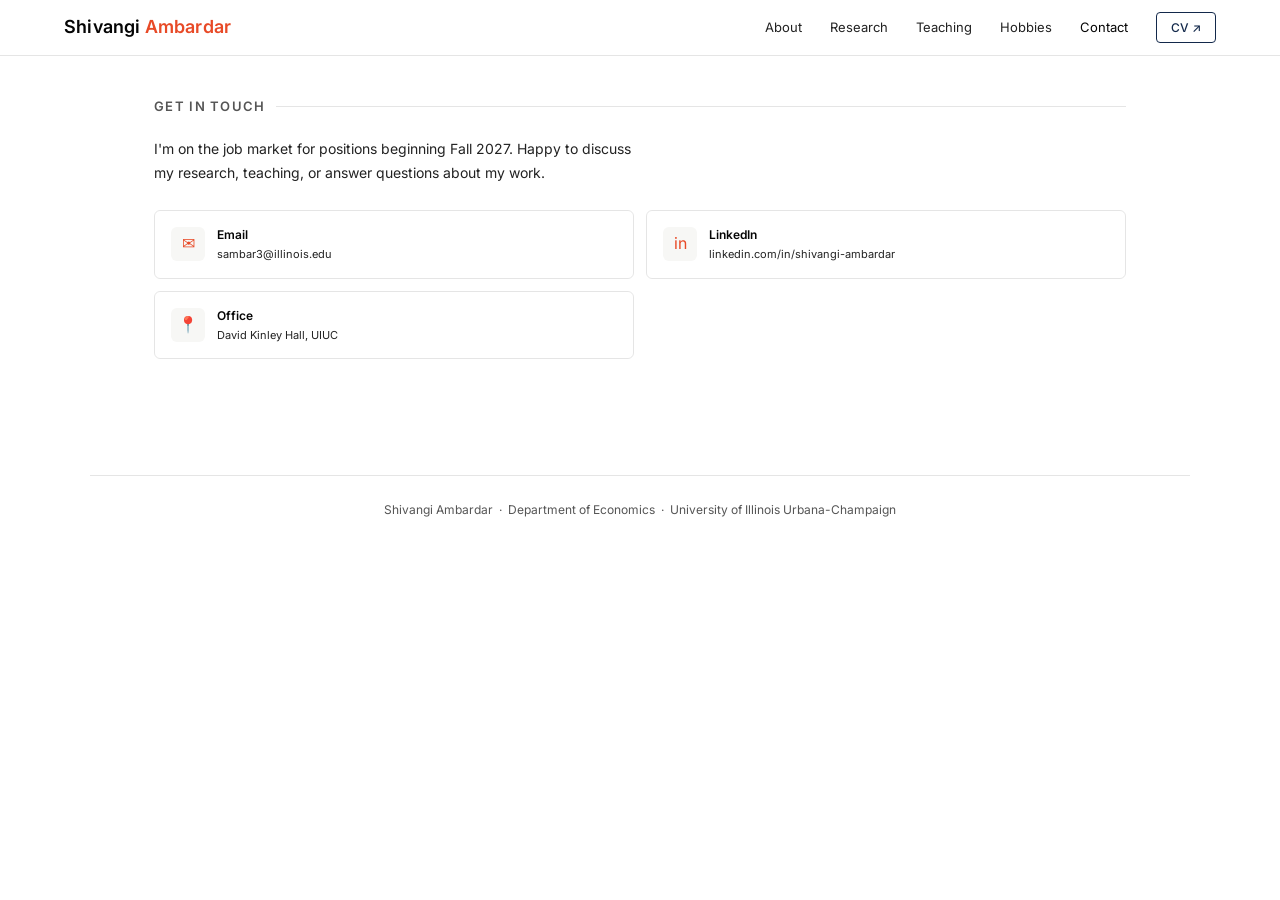
==== contact.html @ 1d136007 "what sudents say" ====
<!DOCTYPE html>
<html lang="en">
<head>
  <meta charset="UTF-8">
  <meta name="viewport" content="width=device-width, initial-scale=1.0">
  <title>Contact — Shivangi Ambardar</title>
  <meta name="description" content="Contact Shivangi Ambardar — PhD candidate in Economics at UIUC.">
  <link rel="preconnect" href="https://fonts.googleapis.com">
  <link rel="preconnect" href="https://fonts.gstatic.com" crossorigin>
  <link href="https://fonts.googleapis.com/css2?family=Inter:wght@400;500;600&display=swap" rel="stylesheet">
  <link rel="stylesheet" href="style.css?v=2">
  <script async src="https://www.googletagmanager.com/gtag/js?id=G-6WD0JVZKW2"></script>
  <script>
    window.dataLayer = window.dataLayer || [];
    function gtag(){dataLayer.push(arguments);}
    gtag('js', new Date());
    gtag('config', 'G-6WD0JVZKW2');
  </script>
</head>
<body>

  <nav class="nav">
    <span class="nav-name">Shivangi <span>Ambardar</span></span>
    <div class="nav-links">
      <a href="index.html">About</a>
      <a href="research.html">Research</a>
      <a href="teaching.html">Teaching</a>
      <a href="hobbies.html">Hobbies</a>
      <a href="contact.html" class="active">Contact</a>
      <a href="Ambardar_CV.pdf" target="_blank" class="nav-cv">CV ↗</a>
    </div>
  </nav>

  <main class="page">

    <div class="section" style="padding-top:40px;">
      <div class="section-label">Get in touch</div>
      <p style="font-size:14px; color:var(--text-secondary); line-height:1.75; margin-bottom:24px; max-width:480px;">
        I'm on the job market for positions beginning Fall 2027. Happy to discuss my research, teaching, or answer questions about my work.
      </p>

      <div class="contact-grid">

        <a href="mailto:sambar3@illinois.edu" class="contact-card">
          <div class="contact-icon">✉</div>
          <div>
            <h3>Email</h3>
            <p>sambar3@illinois.edu</p>
          </div>
        </a>

        <a href="https://www.linkedin.com/in/shivangi-ambardar" target="_blank" class="contact-card">
          <div class="contact-icon">in</div>
          <div>
            <h3>LinkedIn</h3>
            <p>linkedin.com/in/shivangi-ambardar</p>
          </div>
        </a>

        <div class="contact-card">
          <div class="contact-icon">📍</div>
          <div>
            <h3>Office</h3>
            <p>David Kinley Hall, UIUC</p>
          </div>
        </div>

      </div>
    </div>

  </main>

  <footer class="footer">
    <p>Shivangi Ambardar &nbsp;·&nbsp; Department of Economics &nbsp;·&nbsp; University of Illinois Urbana-Champaign</p>
  </footer>

</body>
</html>
---- style.css ----
/* ============================================
   shivangiambardar.com — main stylesheet
   ============================================ */

*, *::before, *::after {
  box-sizing: border-box;
  margin: 0;
  padding: 0;
}

:root {
  --navy: #13294B;
  --navy-dark: #0C447C;
  --orange: #E84A27;
  --orange-light: #FAEEDA;
  --orange-text: #633806;
  --navy-light: #E6F1FB;
  --navy-text: #0C447C;
  --text: #050505;
  --text-secondary: #222;
  --text-muted: #555;
  --border: rgba(0,0,0,0.1);
  --bg: #fff;
  --bg-secondary: #f7f7f5;
}

html {
  font-size: 17px;
  scroll-behavior: smooth;
}

body {
  font-family: 'Inter', -apple-system, BlinkMacSystemFont, 'Segoe UI', sans-serif;
  color: var(--text);
  background: var(--bg);
  line-height: 1.6;
  min-height: 100vh;
}

a {
  color: inherit;
  text-decoration: none;
}

img {
  max-width: 100%;
  display: block;
}

/* ---- NAV ---- */
.nav {
  background: var(--bg);
  border-bottom: 0.5px solid var(--border);
  padding: 0 64px;
  display: flex;
  align-items: center;
  justify-content: space-between;
  height: 56px;
  position: sticky;
  top: 0;
  z-index: 100;
}

.nav-name {
  font-size: 18px;
  font-weight: 600;
  letter-spacing: 0.01em;
  color: var(--text);
}

.nav-name span {
  color: var(--orange);
}

.nav-links {
  display: flex;
  gap: 28px;
  align-items: center;
}

.nav-links a {
  font-size: 13px;
  color: var(--text-secondary);
  transition: color 0.15s;
}

.nav-links a:hover,
.nav-links a.active {
  color: var(--text);
}

.nav-links .nav-cv {
  font-size: 12px;
  padding: 5px 14px;
  border: 0.5px solid var(--navy);
  border-radius: 4px;
  color: var(--navy);
  font-weight: 500;
  transition: background 0.15s, color 0.15s;
}

.nav-links .nav-cv:hover {
  background: var(--navy);
  color: #fff;
}

/* ---- PAGE WRAPPER ---- */
.page {
  max-width: 1100px;
  margin: 0 auto;
  padding: 0 64px 80px;
}

/* ---- SECTION ---- */
.section {
  padding: 36px 0;
  border-bottom: 0.5px solid var(--border);
}

.section:last-child {
  border-bottom: none;
}

.section-label {
  font-size: 13px;
  font-weight: 600;
  letter-spacing: 0.1em;
  text-transform: uppercase;
  color: var(--text-muted);
  margin-bottom: 20px;
  display: flex;
  align-items: center;
  gap: 10px;
}

.section-label::after {
  content: '';
  flex: 1;
  height: 0.5px;
  background: var(--border);
  display: block;
}

/* ---- HERO ---- */
.hero {
  display: flex;
  gap: 36px;
  align-items: stretch;
  padding: 40px 0 36px;
  border-bottom: 0.5px solid var(--border);
}

.hero-photo {
  width: 260px;
  height: 100%;
  min-height: 320px;
  border-radius: 8px;
  object-fit: cover;
  object-position: center 10%;
  flex-shrink: 0;
  border: 0.5px solid var(--border);
  align-self: stretch;
  display: block;
}

.hero-photo-placeholder {
  width: 260px;
  border-radius: 8px;
  background: var(--navy);
  flex-shrink: 0;
  display: flex;
  align-items: center;
  justify-content: center;
  color: #fff;
  font-size: 24px;
  font-weight: 600;
  letter-spacing: 0.02em;
  align-self: stretch;
}

.hero-text h1 {
  font-size: 28px;
  font-weight: 600;
  color: var(--text);
  line-height: 1.15;
  margin-bottom: 5px;
}

.hero-text h1 em {
  font-style: normal;
  color: var(--orange);
}

.hero-role {
  font-size: 12px;
  color: var(--text-muted);
  letter-spacing: 0.03em;
  margin-bottom: 14px;
}

.hero-bio {
  font-size: 14px;
  color: var(--text-secondary);
  line-height: 1.75;
  margin-bottom: 20px;
}

.hero-links {
  display: flex;
  gap: 8px;
  flex-wrap: wrap;
}

.btn {
  display: inline-flex;
  align-items: center;
  gap: 6px;
  font-size: 12px;
  padding: 7px 14px;
  border-radius: 4px;
  border: 0.5px solid var(--border);
  color: var(--text);
  transition: background 0.15s, border-color 0.15s;
  font-weight: 500;
}

.btn:hover {
  background: var(--bg-secondary);
}

.btn-primary {
  background: var(--navy);
  color: #fff;
  border-color: var(--navy);
}

.btn-primary:hover {
  background: var(--navy-dark);
  border-color: var(--navy-dark);
}

.btn svg, .btn img {
  width: 14px;
  height: 14px;
}

/* ---- PAPERS ---- */
.paper {
  padding: 16px 0;
  border-bottom: 0.5px solid var(--border);
}

.paper:first-child {
  padding-top: 0;
}

.paper:last-child {
  border-bottom: none;
  padding-bottom: 0;
}

.paper-tag {
  display: inline-block;
  font-size: 10px;
  padding: 2px 8px;
  border-radius: 3px;
  background: var(--orange-light);
  color: var(--orange-text);
  font-weight: 600;
  letter-spacing: 0.03em;
  margin-bottom: 6px;
}

.paper h3 {
  font-size: 14px;
  font-weight: 600;
  color: var(--text);
  line-height: 1.4;
  margin-bottom: 5px;
}

.paper p {
  font-size: 13px;
  color: var(--text-secondary);
  line-height: 1.6;
  margin-bottom: 8px;
  max-width: 780px;
}

.paper-links {
  display: flex;
  gap: 12px;
}

.paper-link {
  font-size: 12px;
  color: var(--orange);
  font-weight: 500;
  display: flex;
  align-items: center;
  gap: 4px;
  transition: opacity 0.15s;
}

.paper-link:hover {
  opacity: 0.7;
}

/* ---- TEACHING ---- */
.teaching-phi {
  border-left: 3px solid var(--orange);
  padding: 10px 16px;
  background: var(--bg-secondary);
  margin-bottom: 24px;
  font-size: 14px;
  color: var(--text-secondary);
  line-height: 1.7;
  font-style: italic;
}

.course-grid {
  display: grid;
  grid-template-columns: 1fr 1fr;
  gap: 12px;
}

.course-card {
  border: 0.5px solid var(--border);
  border-radius: 6px;
  padding: 16px;
  border-top: 2px solid var(--navy);
}

.course-term {
  font-size: 10px;
  color: var(--orange);
  font-weight: 600;
  letter-spacing: 0.04em;
  margin-bottom: 5px;
  text-transform: uppercase;
}

.course-card h3 {
  font-size: 14px;
  font-weight: 600;
  color: var(--text);
  margin-bottom: 4px;
  line-height: 1.4;
}

.course-card p {
  font-size: 13px;
  color: var(--text-secondary);
  line-height: 1.6;
}

/* ---- STUDENT QUOTES ---- */
.quote-block {
  margin: 8px 0 28px;
}

.quote-heading {
  font-size: 13px;
  font-weight: 600;
  color: var(--text);
  margin-bottom: 12px;
}

.quote-heading span {
  font-weight: 400;
  color: var(--text-muted);
}

.quote-grid {
  display: grid;
  grid-template-columns: 1fr 1fr;
  gap: 12px;
}

.quote-card {
  border: 0.5px solid var(--border);
  border-left: 3px solid var(--orange);
  border-radius: 6px;
  background: var(--bg-secondary);
  padding: 16px;
  display: flex;
  flex-direction: column;
  justify-content: space-between;
  gap: 10px;
}

.quote-card p {
  font-size: 13px;
  font-style: italic;
  color: var(--text-secondary);
  line-height: 1.65;
}

.quote-source {
  font-size: 10px;
  font-weight: 600;
  letter-spacing: 0.04em;
  text-transform: uppercase;
  color: var(--orange);
}

/* ---- AWARD BADGE ---- */
.award-badge {
  display: flex;
  align-items: flex-start;
  gap: 14px;
  padding: 14px 18px;
  background: var(--orange-light);
  border-left: 3px solid var(--orange);
  border-radius: 4px;
  margin-bottom: 20px;
}

.award-icon {
  font-size: 18px;
  color: var(--orange);
  flex-shrink: 0;
  line-height: 1.3;
}

.award-title {
  font-size: 13px;
  font-weight: 600;
  color: var(--orange-text);
  margin-bottom: 3px;
}

.award-meta {
  font-size: 11px;
  color: var(--text-muted);
  line-height: 1.6;
}

/* ---- BELOIT COURSE LIST ---- */
.beloit-intro {
  font-size: 13px;
  color: var(--text-secondary);
  margin-bottom: 14px;
}

.beloit-list {
  display: flex;
  flex-direction: column;
  gap: 8px;
}

.beloit-course {
  display: flex;
  justify-content: space-between;
  align-items: baseline;
  gap: 16px;
  padding: 10px 14px;
  border: 0.5px solid var(--border);
  border-radius: 4px;
}

.beloit-course-name {
  font-size: 13px;
  font-weight: 500;
  color: var(--text);
}

.beloit-course-terms {
  font-size: 12px;
  color: var(--text-secondary);
  text-align: right;
  flex-shrink: 0;
  letter-spacing: 0.01em;
}

/* ---- CONTACT ---- */
.contact-grid {
  display: grid;
  grid-template-columns: 1fr 1fr;
  gap: 12px;
}

.contact-card {
  border: 0.5px solid var(--border);
  border-radius: 6px;
  padding: 14px 16px;
  display: flex;
  align-items: center;
  gap: 12px;
  transition: background 0.15s;
}

.contact-card:hover {
  background: var(--bg-secondary);
}

.contact-icon {
  width: 34px;
  height: 34px;
  border-radius: 6px;
  background: var(--bg-secondary);
  display: flex;
  align-items: center;
  justify-content: center;
  flex-shrink: 0;
  color: var(--orange);
  font-size: 16px;
}

.contact-card h3 {
  font-size: 12px;
  font-weight: 600;
  color: var(--text);
  margin-bottom: 2px;
}

.contact-card p {
  font-size: 11px;
  color: var(--text-secondary);
}

/* ---- HOBBIES ---- */
.glider-banner {
  background: var(--navy);
  border-radius: 8px;
  padding: 28px;
  margin-bottom: 0;
}

.glider-banner-top {
  display: flex;
  gap: 16px;
  align-items: flex-start;
  margin-bottom: 16px;
}

.glider-icon {
  width: 48px;
  height: 48px;
  border-radius: 8px;
  background: rgba(232,74,39,0.2);
  display: flex;
  align-items: center;
  justify-content: center;
  flex-shrink: 0;
  font-size: 22px;
  color: var(--orange);
}

.glider-banner h2 {
  font-size: 20px;
  font-weight: 600;
  color: #fff;
  margin-bottom: 3px;
}

.glider-banner .glider-sub {
  font-size: 12px;
  color: rgba(255,255,255,0.5);
}

.glider-banner .glider-blurb {
  font-size: 13px;
  color: rgba(255,255,255,0.72);
  line-height: 1.7;
  margin-bottom: 20px;
}

.glider-stats {
  display: grid;
  grid-template-columns: repeat(3,1fr);
  border-top: 0.5px solid rgba(255,255,255,0.12);
  padding-top: 16px;
  gap: 0;
}

.glider-stat {
  padding-right: 16px;
  border-right: 0.5px solid rgba(255,255,255,0.12);
}

.glider-stat:last-child {
  border-right: none;
  padding-right: 0;
  padding-left: 16px;
}

.glider-stat:nth-child(2) {
  padding: 0 16px;
}

.glider-stat-label {
  font-size: 10px;
  color: rgba(255,255,255,0.4);
  text-transform: uppercase;
  letter-spacing: 0.05em;
  margin-bottom: 3px;
}

.glider-stat-value {
  font-size: 13px;
  color: #fff;
  font-weight: 500;
}

.glider-video {
  margin-top: 24px;
  display: flex;
  justify-content: center;
  gap: 8px;
}

.glider-video video {
  width: 100%;
  max-width: 320px;
  border-radius: 8px;
  border: 0.5px solid var(--border);
  display: block;
  background: #000;
}

.glider-body {
  padding: 24px 0 0;
}

.glider-body p {
  font-size: 14px;
  color: var(--text-secondary);
  line-height: 1.75;
  margin-bottom: 14px;
}

.glider-pull {
  border-left: 3px solid var(--navy);
  padding: 10px 16px;
  background: var(--navy-light);
  margin-top: 20px;
}

.glider-pull p {
  font-size: 14px;
  color: var(--navy-text);
  line-height: 1.65;
  font-style: italic;
  margin-bottom: 0;
}

/* ---- FOOTER ---- */
.footer {
  border-top: 0.5px solid var(--border);
  padding: 24px 64px;
  text-align: center;
  font-size: 12px;
  color: var(--text-muted);
  max-width: 1100px;
  margin: 0 auto;
}

/* ---- RESPONSIVE ---- */
@media (max-width: 600px) {
  .nav {
    padding: 10px 20px;
    height: auto;
    flex-direction: column;
    align-items: flex-start;
    gap: 6px;
  }

  .nav-links {
    gap: 6px 10px;
    flex-wrap: wrap;
  }

  .nav-links a {
    font-size: 12px;
  }

  .nav-links .nav-cv {
    padding: 4px 10px;
  }

  .page {
    padding: 0 20px 60px;
  }

  .hero {
    flex-direction: column;
    gap: 20px;
  }

  .hero-photo, .hero-photo-placeholder {
    width: 100%;
    min-height: 200px;
    height: auto;
  }

  .hero-text h1 {
    font-size: 22px;
  }

  .course-grid,
  .quote-grid,
  .contact-grid {
    grid-template-columns: 1fr;
  }

  .beloit-course {
    flex-direction: column;
    align-items: flex-start;
    gap: 4px;
  }

  .beloit-course-terms {
    text-align: left;
  }

  .glider-stats {
    grid-template-columns: 1fr;
    gap: 12px;
  }

  .glider-stat {
    border-right: none;
    padding: 0 !important;
    border-bottom: 0.5px solid rgba(255,255,255,0.12);
    padding-bottom: 12px !important;
  }

  .glider-stat:last-child {
    border-bottom: none;
  }

  .glider-video {
    flex-direction: column;
    align-items: center;
    gap: 12px;
  }
}
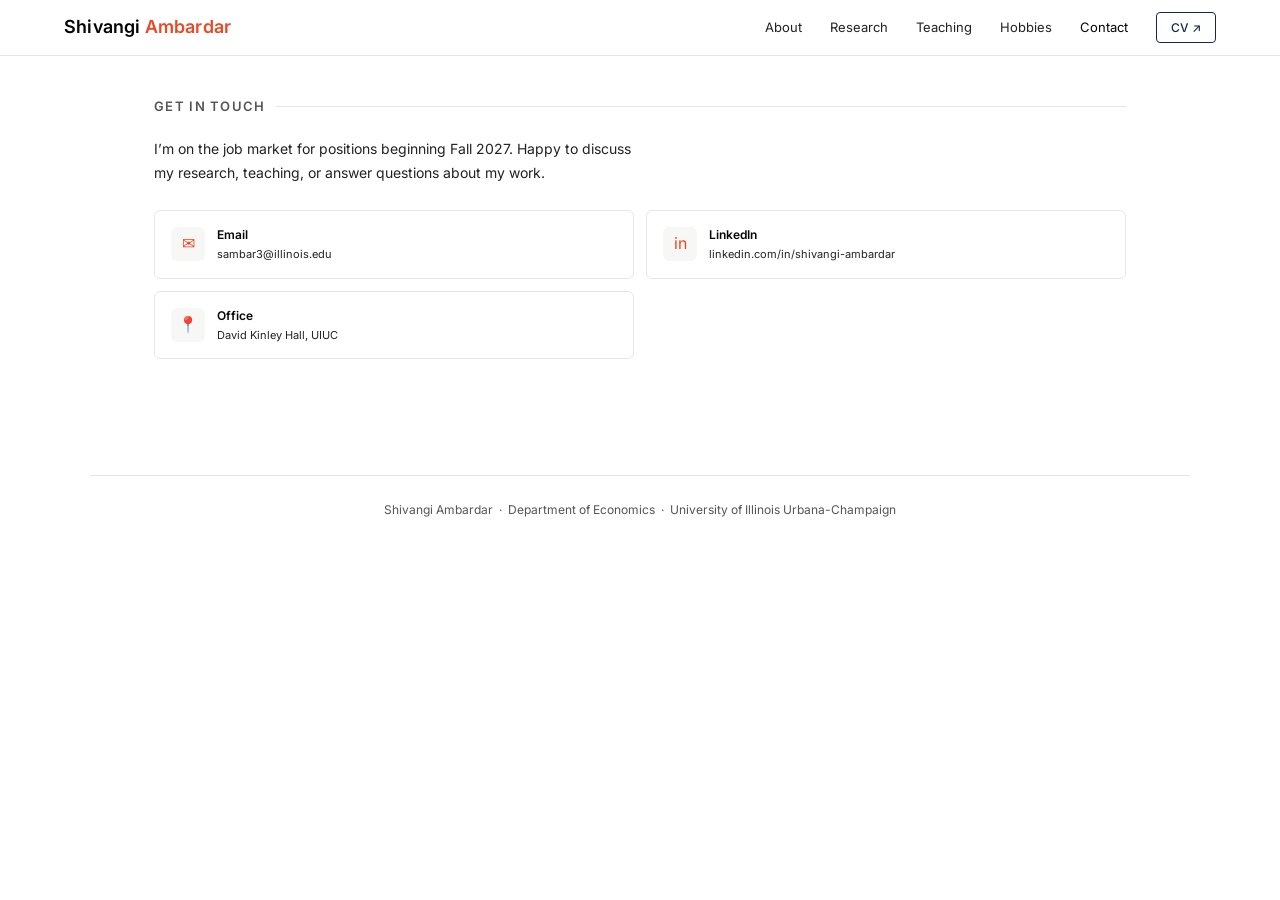
==== commit df805a4e: "research page changes" ====
--- a/contact.html
+++ b/contact.html
@@ -8,7 +8,7 @@
   <link rel="preconnect" href="https://fonts.googleapis.com">
   <link rel="preconnect" href="https://fonts.gstatic.com" crossorigin>
   <link href="https://fonts.googleapis.com/css2?family=Inter:wght@400;500;600&display=swap" rel="stylesheet">
-  <link rel="stylesheet" href="style.css?v=2">
+  <link rel="stylesheet" href="style.css?v=6">
   <script async src="https://www.googletagmanager.com/gtag/js?id=G-6WD0JVZKW2"></script>
   <script>
     window.dataLayer = window.dataLayer || [];
@@ -36,7 +36,7 @@
     <div class="section" style="padding-top:40px;">
       <div class="section-label">Get in touch</div>
       <p style="font-size:14px; color:var(--text-secondary); line-height:1.75; margin-bottom:24px; max-width:480px;">
-        I'm on the job market for positions beginning Fall 2027. Happy to discuss my research, teaching, or answer questions about my work.
+        I’m on the job market for positions beginning Fall 2027. Happy to discuss my research, teaching, or answer questions about my work.
       </p>
 
       <div class="contact-grid">
--- a/style.css
+++ b/style.css
@@ -306,6 +306,53 @@
   opacity: 0.7;
 }
 
+/* ---- ABSTRACT DROPDOWN ---- */
+.abstract {
+  margin-bottom: 8px;
+}
+
+.abstract summary {
+  display: inline-flex;
+  align-items: center;
+  gap: 6px;
+  font-size: 12px;
+  font-weight: 600;
+  color: var(--navy);
+  cursor: pointer;
+  list-style: none;
+  padding: 2px 0;
+}
+
+.abstract summary::-webkit-details-marker {
+  display: none;
+}
+
+.abstract summary::before {
+  content: '▸';
+  font-size: 14px;
+  line-height: 1;
+  color: var(--orange);
+  transition: transform 0.15s;
+}
+
+.abstract[open] summary::before {
+  transform: rotate(90deg);
+}
+
+.abstract summary:hover {
+  color: var(--orange);
+}
+
+.abstract summary:focus-visible {
+  outline: 2px solid var(--orange);
+  outline-offset: 2px;
+  border-radius: 2px;
+}
+
+.abstract p {
+  margin: 6px 0 0;
+}
+
 /* ---- TEACHING ---- */
 .teaching-phi {
   border-left: 3px solid var(--orange);
@@ -359,16 +406,10 @@
   margin: 8px 0 28px;
 }
 
-.quote-heading {
-  font-size: 13px;
-  font-weight: 600;
-  color: var(--text);
-  margin-bottom: 12px;
-}
-
-.quote-heading span {
-  font-weight: 400;
+.quote-subtitle {
+  font-size: 12px;
   color: var(--text-muted);
+  margin-bottom: 14px;
 }
 
 .quote-grid {
@@ -390,10 +431,9 @@
 }
 
 .quote-card p {
-  font-size: 13px;
-  font-style: italic;
-  color: var(--text-secondary);
-  line-height: 1.65;
+  font-size: 13.5px;
+  color: var(--text-secondary);
+  line-height: 1.7;
 }
 
 .quote-source {
@@ -434,6 +474,25 @@
   font-size: 11px;
   color: var(--text-muted);
   line-height: 1.6;
+}
+
+.award-link {
+  align-items: center;
+  margin-bottom: 0;
+  transition: background 0.15s;
+}
+
+.award-link:hover {
+  background: #f6e3c8;
+}
+
+.award-cta {
+  margin-left: auto;
+  flex-shrink: 0;
+  font-size: 12px;
+  font-weight: 600;
+  color: var(--orange);
+  white-space: nowrap;
 }
 
 /* ---- BELOIT COURSE LIST ---- */
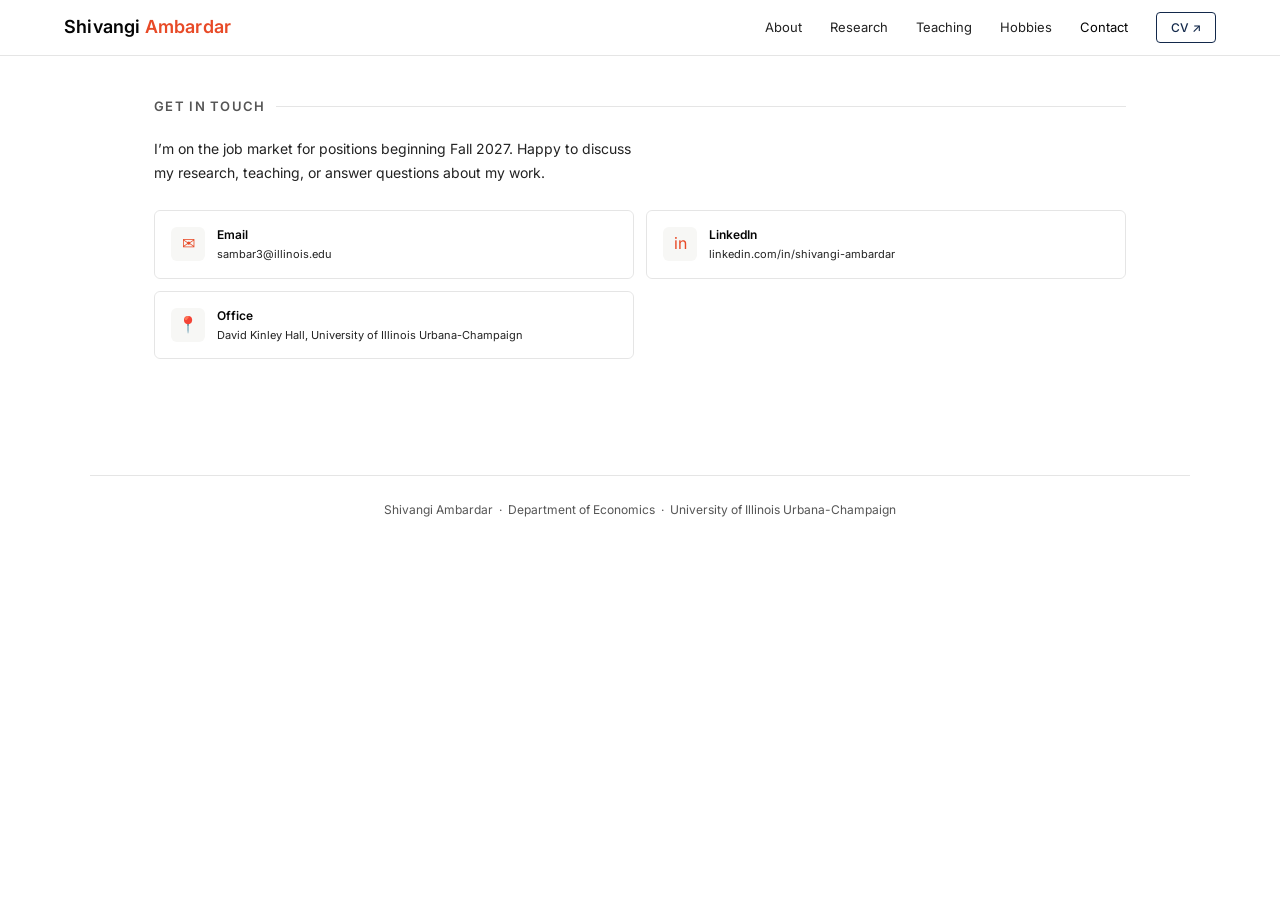
==== commit 5519f7d6: "changes" ====
--- a/contact.html
+++ b/contact.html
@@ -4,11 +4,11 @@
   <meta charset="UTF-8">
   <meta name="viewport" content="width=device-width, initial-scale=1.0">
   <title>Contact — Shivangi Ambardar</title>
-  <meta name="description" content="Contact Shivangi Ambardar — PhD candidate in Economics at UIUC.">
+  <meta name="description" content="Contact Shivangi Ambardar — PhD candidate in Economics at the University of Illinois Urbana-Champaign.">
   <link rel="preconnect" href="https://fonts.googleapis.com">
   <link rel="preconnect" href="https://fonts.gstatic.com" crossorigin>
   <link href="https://fonts.googleapis.com/css2?family=Inter:wght@400;500;600&display=swap" rel="stylesheet">
-  <link rel="stylesheet" href="style.css?v=6">
+  <link rel="stylesheet" href="style.css?v=9">
   <script async src="https://www.googletagmanager.com/gtag/js?id=G-6WD0JVZKW2"></script>
   <script>
     window.dataLayer = window.dataLayer || [];
@@ -61,7 +61,7 @@
           <div class="contact-icon">📍</div>
           <div>
             <h3>Office</h3>
-            <p>David Kinley Hall, UIUC</p>
+            <p>David Kinley Hall, University of Illinois Urbana-Champaign</p>
           </div>
         </div>
 
--- a/style.css
+++ b/style.css
@@ -246,7 +246,7 @@
 
 /* ---- PAPERS ---- */
 .paper {
-  padding: 16px 0;
+  padding: 11px 0;
   border-bottom: 0.5px solid var(--border);
 }
 
@@ -268,7 +268,7 @@
   color: var(--orange-text);
   font-weight: 600;
   letter-spacing: 0.03em;
-  margin-bottom: 6px;
+  margin-bottom: 4px;
 }
 
 .paper h3 {
@@ -276,15 +276,19 @@
   font-weight: 600;
   color: var(--text);
   line-height: 1.4;
-  margin-bottom: 5px;
+  margin-bottom: 3px;
 }
 
 .paper p {
   font-size: 13px;
   color: var(--text-secondary);
   line-height: 1.6;
-  margin-bottom: 8px;
+  margin-bottom: 6px;
   max-width: 780px;
+}
+
+.paper > p:last-child {
+  margin-bottom: 0;
 }
 
 .paper-links {
@@ -308,7 +312,11 @@
 
 /* ---- ABSTRACT DROPDOWN ---- */
 .abstract {
-  margin-bottom: 8px;
+  margin-bottom: 4px;
+}
+
+.abstract:last-child {
+  margin-bottom: 0;
 }
 
 .abstract summary {
@@ -320,7 +328,7 @@
   color: var(--navy);
   cursor: pointer;
   list-style: none;
-  padding: 2px 0;
+  padding: 1px 0;
 }
 
 .abstract summary::-webkit-details-marker {
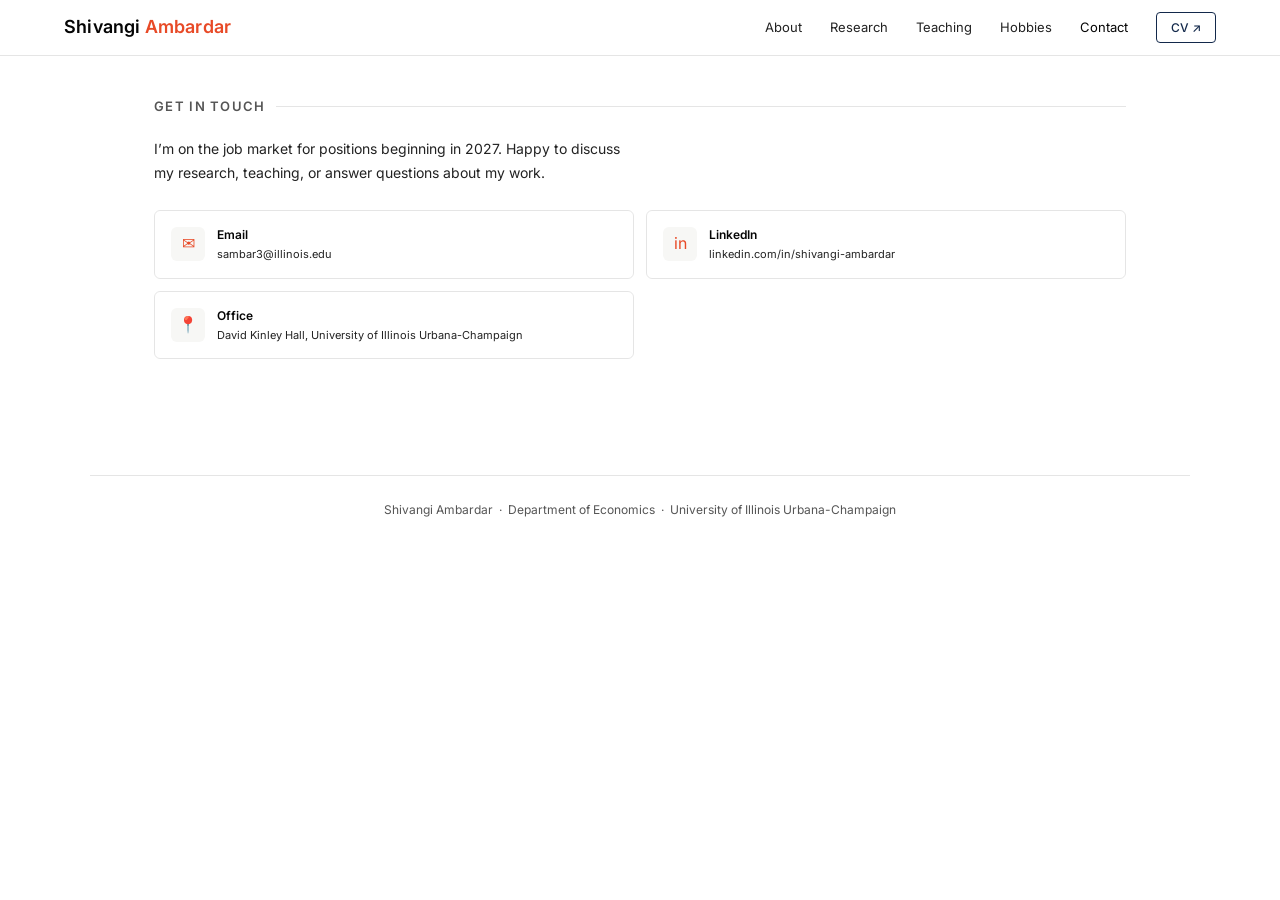
==== commit 934e6319: "update" ====
--- a/contact.html
+++ b/contact.html
@@ -36,7 +36,7 @@
     <div class="section" style="padding-top:40px;">
       <div class="section-label">Get in touch</div>
       <p style="font-size:14px; color:var(--text-secondary); line-height:1.75; margin-bottom:24px; max-width:480px;">
-        I’m on the job market for positions beginning Fall 2027. Happy to discuss my research, teaching, or answer questions about my work.
+        I’m on the job market for positions beginning in 2027. Happy to discuss my research, teaching, or answer questions about my work.
       </p>
 
       <div class="contact-grid">
